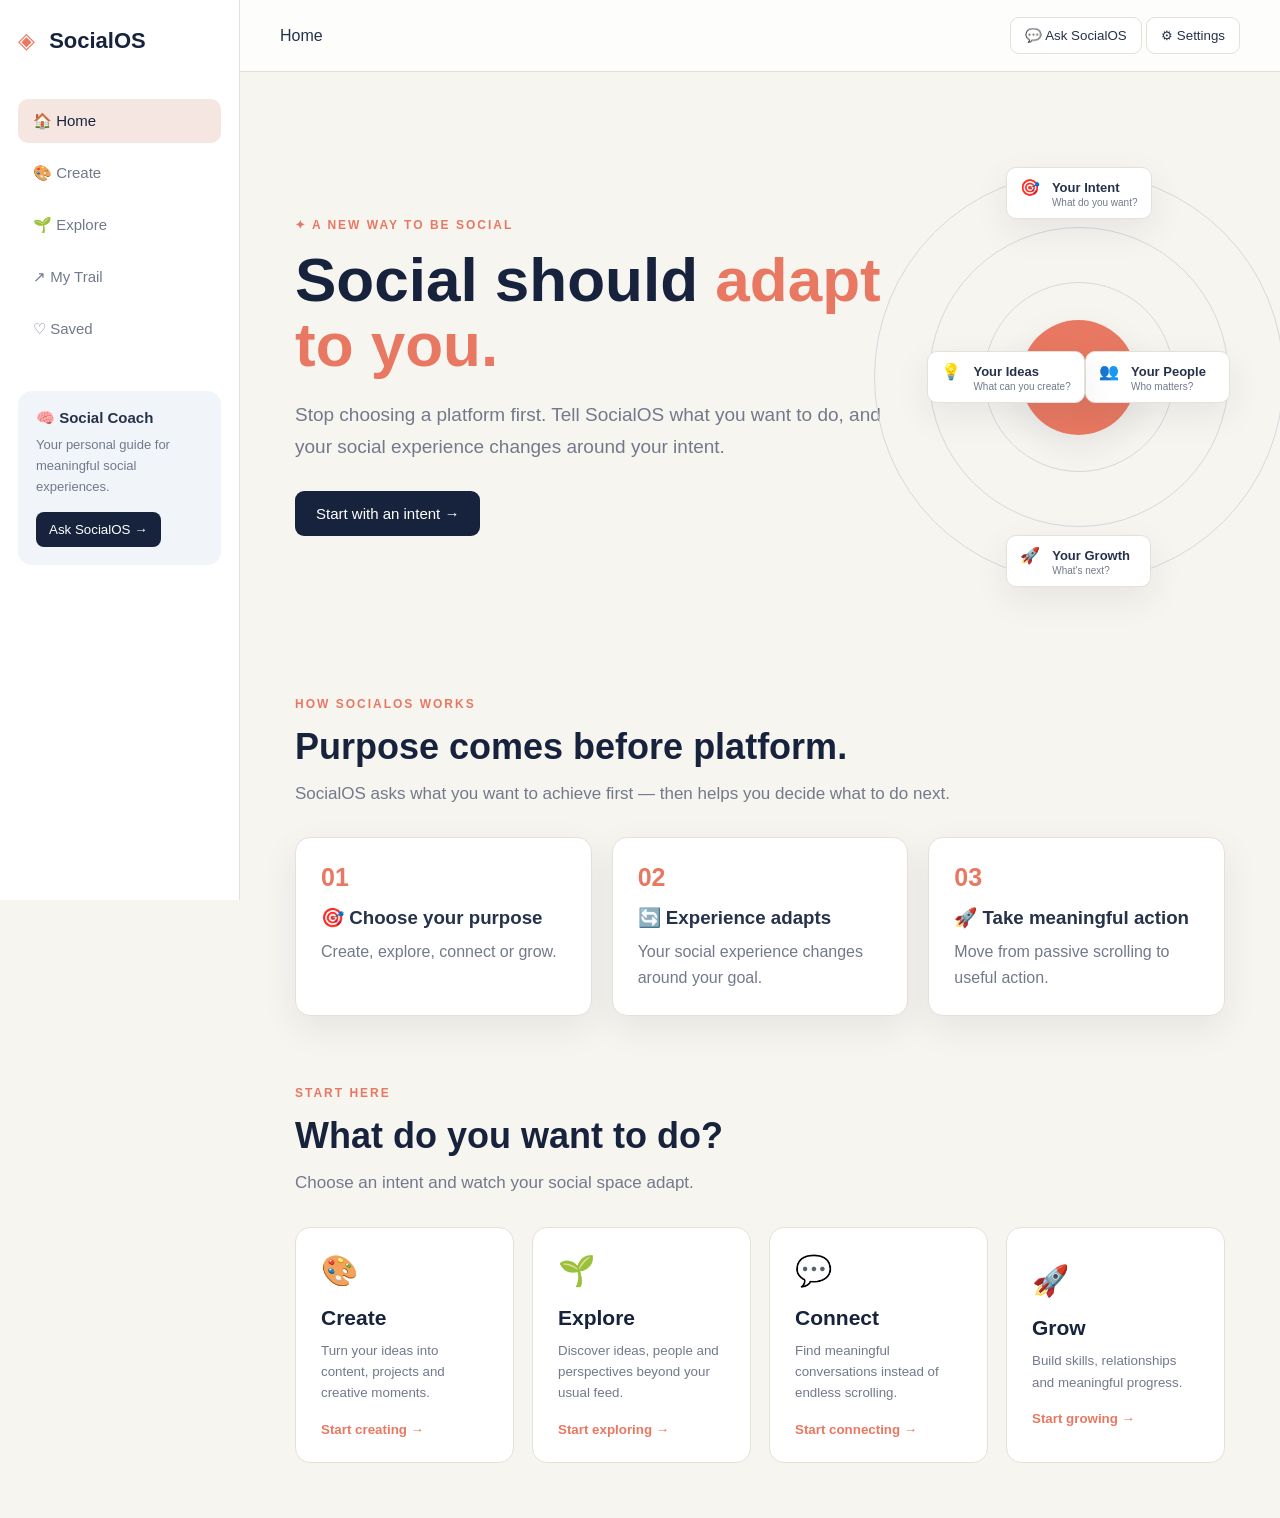
==== index.html @ 155e7dfa "Rename Social.html to index.html" ====
<!DOCTYPE html>
<html lang="en">
<head>
    <meta charset="UTF-8">
    <meta name="viewport" content="width=device-width, initial-scale=1.0">

    <title>SocialOS — Social, Reimagined</title>

    <link rel="stylesheet" href="Social.css">
</head>

<body>

<div class="app">
<aside class="sidebar">

        <div class="logo">
            <span>◈</span>
            <b>SocialOS</b>
        </div>

        <nav>
            <button class="nav-item active" data-page="home">🏠 Home</button>
            <button class="nav-item" data-page="create">🎨 Create</button>
            <button class="nav-item" data-page="explore">🌱 Explore</button>
            <button class="nav-item" data-page="trail">↗ My Trail</button>
            <button class="nav-item" data-page="saved">♡ Saved</button>
        </nav>

        <div class="coach">
            <h3>🧠 Social Coach</h3>

            <p>
                Your personal guide for meaningful
                social experiences.
            </p>

            <button id="openAI">
                Ask SocialOS →
            </button>
        </div>

    </aside>
    <main class="main">
        <header class="topbar">

            <span id="pageTitle">Home</span>

            <div>
                <button class="top-btn" id="topAI">
                    💬 Ask SocialOS
                </button>

                <button class="top-btn" id="settingsBtn">
                    ⚙ Settings
                </button>
            </div>

        </header>
        <section id="home-page" class="page">

            <div class="hero">

                <div class="hero-text">

                    <div class="eyebrow">
                        ✦ A NEW WAY TO BE SOCIAL
                    </div>

                    <h1>
                        Social should
                        <span>adapt to you.</span>
                    </h1>

                    <p>
                        Stop choosing a platform first.
                        Tell SocialOS what you want to do,
                        and your social experience changes
                        around your intent.
                    </p>

                    <button class="primary" id="startBtn">
                        Start with an intent →
                    </button>

                </div>
                <div class="hero-visual">

                    <div class="ring ring1"></div>
                    <div class="ring ring2"></div>
                    <div class="ring ring3"></div>

                    <div class="label top">
                        🎯
                        <b>Your Intent</b>
                        <small>What do you want?</small>
                    </div>

                    <div class="label right">
                        👥
                        <b>Your People</b>
                        <small>Who matters?</small>
                    </div>

                    <div class="label bottom">
                        🚀
                        <b>Your Growth</b>
                        <small>What's next?</small>
                    </div>

                    <div class="label left">
                        💡
                        <b>Your Ideas</b>
                        <small>What can you create?</small>
                    </div>

                    <div class="you">
                        <strong>YOU</strong>
                        <span>at the center</span>
                    </div>

                </div>

            </div>
            <div class="heading">

                <div class="eyebrow">
                    HOW SOCIALOS WORKS
                </div>

                <h2>
                    Purpose comes before platform.
                </h2>

                <p>
                    SocialOS asks what you want to achieve
                    first — then helps you decide what to do next.
                </p>

            </div>


            <div class="steps">

                <div class="step">
                    <strong>01</strong>
                    <h3>🎯 Choose your purpose</h3>
                    <p>
                        Create, explore, connect or grow.
                    </p>
                </div>

                <div class="step">
                    <strong>02</strong>
                    <h3>🔄 Experience adapts</h3>
                    <p>
                        Your social experience changes around
                        your goal.
                    </p>
                </div>

                <div class="step">
                    <strong>03</strong>
                    <h3>🚀 Take meaningful action</h3>
                    <p>
                        Move from passive scrolling to useful action.
                    </p>
                </div>

            </div>
            <div class="heading">

                <div class="eyebrow">
                    START HERE
                </div>

                <h2>
                    What do you want to do?
                </h2>

                <p>
                    Choose an intent and watch your social
                    space adapt.
                </p>

            </div>


            <div class="goals">

                <button class="goal" data-goal="create">
                    <div>🎨</div>
                    <h3>Create</h3>
                    <p>
                        Turn your ideas into content,
                        projects and creative moments.
                    </p>
                    <span>Start creating →</span>
                </button>


                <button class="goal" data-goal="explore">
                    <div>🌱</div>
                    <h3>Explore</h3>
                    <p>
                        Discover ideas, people and
                        perspectives beyond your usual feed.
                    </p>
                    <span>Start exploring →</span>
                </button>
<button class="goal" data-goal="connect">
                    <div>💬</div>
                    <h3>Connect</h3>
                    <p>
                        Find meaningful conversations
                        instead of endless scrolling.
                    </p>
                    <span>Start connecting →</span>
                </button>
                <button class="goal" data-goal="grow">
                    <div>🚀</div>
                    <h3>Grow</h3>
                    <p>
                        Build skills, relationships and
                        meaningful progress.
                    </p>
                    <span>Start growing →</span>
                </button>

            </div>
            <div id="dashboard">

                <div class="dashboard-head">

                    <div>
                        <div class="eyebrow">
                            YOUR ADAPTIVE SPACE
                        </div>

                        <h2 id="dashTitle">
                            Your space
                        </h2>

                        <p id="dashDesc">
                            Choose an intent.
                        </p>
                    </div>

                    <button class="secondary" id="changeGoal">
                        Change intent
                    </button>

                </div>
                <div id="channels"></div>
                <div class="coach dashboard-coach">
                      <h3>🧠 Social Coach</h3>
                      <p id="coachText">
                        Your experience is ready.
                    </p>

                </div>

            </div>

        </section>
        <section id="create-page" class="page hidden">

            <div class="heading">

                <div class="eyebrow">
                    🎨 CREATE
                </div>

                <h2>
                    Turn an idea into something real.
                </h2>

                <p>
                    Write your thought and SocialOS
                    will help you decide the next step.
                </p>

            </div>


            <div class="create-box">

                <h3>What's on your mind?</h3>

                <p>
                    It can be a project, post, idea or anything else.
                </p>

                <textarea id="idea"
                          placeholder="Write your idea here..."></textarea>

                <button class="primary" id="previewBtn">
                    Generate preview →
                </button>

                <div id="preview"></div>

                <button class="secondary" id="saveBtn">
                    ♡ Save idea
                </button>

            </div>

        </section>
        <section id="explore-page" class="page hidden">

            <div class="heading">

                <div class="eyebrow">
                    🌱 EXPLORE
                </div>

                <h2>
                    Discover beyond your bubble.
                </h2>

                <p>
                    Explore ideas and perspectives outside
                    your usual feed.
                </p>

            </div>
            <div class="explore-grid">

                <div class="card">

                    <div class="big-icon">💡</div>

                    <h3>
                        Learn something new
                    </h3>

                    <p>
                        Explore topics outside your
                        usual interests.
                    </p>

                    <button class="small"
                            data-question="Help me learn something new.">
                        Explore →
                    </button>

                </div>
                 <div class="card">
                    <div class="big-icon">🌍</div>
                    <h3>
                        Different perspectives
                    </h3>
                    <p>
                        Discover opinions beyond your
                        usual circle.
                    </p>

                    <button class="small"
                            data-question="Help me discover different perspectives.">
                        Discover →
                    </button>

                </div>
                <div class="card">

                    <div class="big-icon">👥</div>

                    <h3>
                        Find communities
                    </h3>

                    <p>
                        Connect with people around
                        shared interests.
                    </p>

                    <button class="small"
                            data-question="Help me find a community around my interests.">
                        Find →
                    </button>

                </div>

            </div>

        </section>
<section id="trail-page" class="page hidden">

            <div class="heading">

                <div class="eyebrow">
                    ↗ MY TRAIL
                </div>

                <h2>
                    Your social journey.
                </h2>

                <p>
                    Measure meaningful actions,
                    not likes or followers.
                </p>

            </div>
<div class="steps">

                <div class="step">
                    <strong>12</strong>
                    <h3>Ideas explored</h3>
                    <p>New concepts you've discovered.</p>
                </div>

                <div class="step">
                    <strong>08</strong>
                    <h3>Meaningful actions</h3>
                    <p>Actions beyond passive scrolling.</p>
                </div>

                <div class="step">
                    <strong>04</strong>
                    <h3>Growth moments</h3>
                    <p>Moments that contributed to your trail.</p>
                </div>

            </div>

        </section>
<section id="saved-page" class="page hidden">

            <div class="heading">

                <div class="eyebrow">
                    ♡ SAVED
                </div>

                <h2>
                    Your saved space.
                </h2>

                <p>
                    Ideas worth coming back to.
                </p>

            </div>

            <div id="saved"></div>

        </section>

    </main>

</div>
<div id="channelModal" class="modal">

    <div class="modal-box">

        <button class="close" id="closeChannel">×</button>

        <div class="eyebrow">
            SOCIAL CHANNEL
        </div>

        <h2 id="channelTitle">
            Channel
        </h2>

        <p id="channelDesc">
            Channel information.
        </p>

        <button class="primary" id="channelAction">
            Take action →
        </button>

    </div>

</div>

<div id="aiModal" class="modal">

    <div class="ai-box">

        <button class="close" id="closeAI">
            ×
        </button>


        <div class="ai-header">

            <div class="ai-avatar">
                ✦
            </div>

            <div>

                <div class="eyebrow">
                    SOCIALOS AI
                </div>

                <h2>
                    Hi! I'm SocialOS AI 👋
                </h2>

                <p>
                    How can I help you today?
                </p>

            </div>

        </div>


        <div class="ai-intro">

            <h3>
                Your personal social guide
            </h3>

            <p>
                Tell me anything you're trying to do.
                You don't have to choose an option first.
                I'll help you figure out your next
                meaningful step.
            </p>

        </div>


        <div class="quick">

            <button data-q="Give me an idea for my project.">
                💡 Give me an idea
            </button>

            <button data-q="Help me create something.">
                🎨 Help me create
            </button>

            <button data-q="Help me explore something new.">
                🌱 Help me explore
            </button>

            <button data-q="Help me connect with people.">
                💬 Help me connect
            </button>

            <button data-q="Help me grow my skills.">
                🚀 Help me grow
            </button>

            <button data-q="What should I do next?">
                🎯 What should I do next?
            </button>

        </div>


        <div id="chat" class="chat">

            <div class="bot">
                👋 Hi! You can ask me anything.
                It doesn't have to be related to these options.
            </div>

        </div>
<div class="ai-input">
    <input
                id="aiInput"
                type="text"
                placeholder="Ask SocialOS anything..."
            >

            <button id="sendAI">
                →
            </button>

        </div>

    </div>

</div>
<div id="settingsModal" class="modal">

    <div class="settings-box">

        <button class="close" id="closeSettings">
            ×
        </button>

        <div class="eyebrow">
            ⚙ PREFERENCES
        </div>

        <h2>
            Settings
        </h2>
<div class="setting">
     <h3>
     Appearance
            </h3>

            <p>
                Choose your preferred theme.
            </p>

            <div class="theme-buttons">

                <button id="light">
                    ☀️ Light
                </button>

                <button id="dark">
                    🌙 Dark
                </button>

            </div>

        </div>
<div class="setting">

            <h3>
                ✨ Animations
            </h3>

            <p>
                Keep interface animations enabled.
            </p>

        </div>
<button class="secondary" id="reset">
            ↺ Reset preferences
        </button>

    </div>

</div>
<div id="toast">
    Done!
</div>
<script src="Social.js"></script>
</body>
</html>
---- Social.css ----
* {
    box-sizing: border-box;
    margin: 0;
    padding: 0;
}

:root {
    --bg: #f7f5f0;
    --card: #ffffff;
    --navy: #17233c;
    --text: #26324a;
    --muted: #72798a;
    --border: #e5e1d9;
    --coral: #e87861;
    --green: #73a889;
    --blue: #7295b6;
    --yellow: #f2c96d;
    --shadow: 0 12px 35px rgba(30,40,60,.08);
}

body {
    font-family: Arial, Helvetica, sans-serif;
    background: var(--bg);
    color: var(--text);
}

button {
    font-family: inherit;
    cursor: pointer;
    border: 0;
}

.hidden {
    display: none !important;
}

.app {
    display: flex;
    min-height: 100vh;
}
.sidebar {
    width: 240px;
    background: #fff;
    border-right: 1px solid var(--border);
    padding: 28px 18px;
    position: fixed;
    left: 0;
    top: 0;
    bottom: 0;
}

.logo {
    font-size: 22px;
    color: var(--navy);
    margin-bottom: 45px;
}

.logo span {
    color: var(--coral);
    margin-right: 8px;
}

nav {
    display: flex;
    flex-direction: column;
    gap: 8px;
}

.nav-item {
    background: transparent;
    padding: 13px 15px;
    border-radius: 10px;
    text-align: left;
    font-size: 15px;
    color: var(--muted);
}

.nav-item:hover,
.nav-item.active {
    background: #f6e6e2;
    color: var(--navy);
}
.coach {
    background: #f1f4f8;
    padding: 18px;
    border-radius: 14px;
    margin-top: 40px;
}

.coach h3 {
    font-size: 15px;
    margin-bottom: 8px;
}

.coach p {
    color: var(--muted);
    line-height: 1.6;
    font-size: 13px;
}

.coach button {
    margin-top: 15px;
    padding: 10px 13px;
    background: var(--navy);
    color: white;
    border-radius: 8px;
}
.main {
    margin-left: 240px;
    width: calc(100% - 240px);
}
.topbar {
    height: 72px;
    padding: 0 40px;
    display: flex;
    align-items: center;
    justify-content: space-between;
    border-bottom: 1px solid var(--border);
    background: rgba(255,255,255,.8);
}

.topbar-actions {
    display: flex;
    gap: 10px;
}

.top-btn {
    padding: 10px 14px;
    border: 1px solid var(--border);
    background: white;
    border-radius: 9px;
    color: var(--text);
}
.page {
    padding: 55px;
}
.hero {
    min-height: 500px;
    display: flex;
    align-items: center;
    justify-content: space-between;
    gap: 40px;
}

.hero-text {
    max-width: 600px;
}

.eyebrow {
    color: var(--coral);
    font-size: 12px;
    font-weight: bold;
    letter-spacing: 2px;
    margin-bottom: 15px;
}

.hero h1 {
    font-size: 62px;
    line-height: 1.05;
    color: var(--navy);
    margin-bottom: 22px;
}

.hero h1 span {
    color: var(--coral);
}

.hero p {
    color: var(--muted);
    font-size: 19px;
    line-height: 1.7;
    margin-bottom: 28px;
}

.primary {
    background: var(--navy);
    color: white;
    padding: 14px 21px;
    border-radius: 9px;
    font-size: 15px;
}

.primary:hover {
    transform: translateY(-2px);
}
.hero-visual {
    width: 500px;
    height: 430px;
    position: relative;
    display: flex;
    align-items: center;
    justify-content: center;
}

.ring {
    position: absolute;
    border: 1px solid #d6d8dd;
    border-radius: 50%;
}

.ring1 {
    width: 190px;
    height: 190px;
}

.ring2 {
    width: 300px;
    height: 300px;
}

.ring3 {
    width: 410px;
    height: 410px;
}

.you {
    width: 115px;
    height: 115px;
    background: var(--coral);
    border-radius: 50%;
    color: white;
    display: flex;
    flex-direction: column;
    align-items: center;
    justify-content: center;
    box-shadow: var(--shadow);
    z-index: 3;
}

.you strong {
    font-size: 22px;
}

.you span {
    font-size: 12px;
    margin-top: 4px;
}

.label {
    position: absolute;
    z-index: 5;
    background: white;
    padding: 10px 13px;
    border: 1px solid var(--border);
    border-radius: 10px;
    box-shadow: var(--shadow);
    display: grid;
    grid-template-columns: 25px 1fr;
    column-gap: 7px;
    align-items: center;
    min-width: 145px;
}

.label b {
    font-size: 13px;
}

.label small {
    grid-column: 2;
    color: var(--muted);
    font-size: 10px;
}

.label.top {
    top: 5px;
}

.label.right {
    right: -5px;
}

.label.bottom {
    bottom: 5px;
}

.label.left {
    left: -5px;
}
.heading {
    max-width: 750px;
    margin: 70px 0 30px;
}

.heading h2 {
    color: var(--navy);
    font-size: 36px;
    margin-bottom: 12px;
}

.heading p {
    color: var(--muted);
    font-size: 17px;
    line-height: 1.6;
}
.steps {
    display: grid;
    grid-template-columns: repeat(3,1fr);
    gap: 20px;
}

.step {
    background: var(--card);
    border: 1px solid var(--border);
    border-radius: 15px;
    padding: 25px;
    box-shadow: var(--shadow);
}

.step strong {
    color: var(--coral);
    font-size: 25px;
}

.step h3 {
    margin: 15px 0 10px;
}

.step p {
    color: var(--muted);
    line-height: 1.6;
}
.goals {
    display: grid;
    grid-template-columns: repeat(4,1fr);
    gap: 18px;
}

.goal {
    text-align: left;
    background: white;
    border: 1px solid var(--border);
    border-radius: 15px;
    padding: 25px;
    transition: .2s;
}

.goal:hover {
    transform: translateY(-5px);
    box-shadow: var(--shadow);
}

.goal > div {
    font-size: 30px;
    margin-bottom: 18px;
}

.goal h3 {
    font-size: 21px;
    margin-bottom: 10px;
    color: var(--navy);
}

.goal p {
    color: var(--muted);
    line-height: 1.6;
    margin-bottom: 18px;
}

.goal span {
    color: var(--coral);
    font-weight: bold;
}
#dashboard {
    display: none;
    margin-top: 55px;
    background: white;
    padding: 30px;
    border-radius: 18px;
    border: 1px solid var(--border);
}

.dashboard-head {
    display: flex;
    justify-content: space-between;
    align-items: center;
    gap: 20px;
}

.dashboard-head h2 {
    font-size: 32px;
    color: var(--navy);
}

.dashboard-head p {
    color: var(--muted);
    margin-top: 8px;
}

.secondary {
    padding: 12px 17px;
    background: white;
    border: 1px solid var(--border);
    border-radius: 8px;
}
#channels {
    display: grid;
    grid-template-columns: repeat(3,1fr);
    gap: 18px;
    margin-top: 25px;
}

.channel {
    border: 1px solid var(--border);
    padding: 23px;
    border-radius: 13px;
    background: #fafafa;
}

.channel-icon {
    font-size: 30px;
}

.channel h3 {
    margin: 12px 0 8px;
}

.channel p {
    color: var(--muted);
    line-height: 1.5;
}

.channel button {
    margin-top: 15px;
}
.create-box {
    max-width: 750px;
    background: white;
    padding: 30px;
    border-radius: 16px;
    border: 1px solid var(--border);
}

.create-box p {
    color: var(--muted);
    margin: 8px 0 20px;
}

textarea {
    width: 100%;
    height: 180px;
    padding: 15px;
    border: 1px solid var(--border);
    border-radius: 10px;
    resize: vertical;
    font-family: inherit;
    font-size: 15px;
    margin-bottom: 15px;
}

#preview {
    margin: 20px 0;
}

.preview {
    padding: 20px;
    background: #f4f6f8;
    border-radius: 12px;
    line-height: 1.7;
}
.explore-grid {
    display: grid;
    grid-template-columns: repeat(3,1fr);
    gap: 20px;
}

.card {
    background: white;
    border: 1px solid var(--border);
    padding: 28px;
    border-radius: 15px;
}

.big-icon {
    font-size: 35px;
    margin-bottom: 20px;
}

.card h3 {
    color: var(--navy);
    margin-bottom: 10px;
}

.card p {
    color: var(--muted);
    line-height: 1.6;
    margin-bottom: 20px;
}

.small {
    background: #eef1f4;
    padding: 10px 14px;
    border-radius: 8px;
}
.saved-item {
    background: white;
    padding: 20px;
    border: 1px solid var(--border);
    border-radius: 12px;
    margin-bottom: 12px;
}
.modal {
    display: none;
    position: fixed;
    inset: 0;
    background: rgba(20,30,45,.45);
    z-index: 1000;
    align-items: center;
    justify-content: center;
    padding: 20px;
}

.modal-box,
.settings-box {
    width: 500px;
    max-width: 100%;
    background: white;
    padding: 35px;
    border-radius: 20px;
    position: relative;
    box-shadow: 0 25px 70px rgba(0,0,0,.2);
}

.close {
    position: absolute;
    right: 20px;
    top: 15px;
    background: transparent;
    font-size: 27px;
    color: var(--muted);
}
.ai-box {
    width: 650px;
    max-width: 100%;
    max-height: 90vh;
    overflow-y: auto;
    background: white;
    padding: 32px;
    border-radius: 20px;
    position: relative;
    box-shadow: 0 25px 70px rgba(0,0,0,.2);
}

.ai-header {
    display: flex;
    gap: 15px;
    align-items: center;
}

.ai-avatar {
    width: 55px;
    height: 55px;
    border-radius: 50%;
    background: #f8dfda;
    display: flex;
    align-items: center;
    justify-content: center;
    font-size: 25px;
    color: var(--coral);
}

.ai-header h2 {
    color: var(--navy);
    margin-bottom: 5px;
}

.ai-header p {
    color: var(--muted);
}

.ai-intro {
    background: #f2f4f6;
    padding: 20px;
    border-radius: 12px;
    margin: 22px 0;
}

.ai-intro h3 {
    margin-bottom: 8px;
}

.ai-intro p {
    color: var(--muted);
    line-height: 1.6;
}
.quick {
    display: grid;
    grid-template-columns: 1fr 1fr;
    gap: 8px;
}

.quick button {
    text-align: left;
    padding: 13px;
    background: #fafafa;
    border: 1px solid var(--border);
    border-radius: 9px;
}

.quick button:hover {
    background: #f4e9e6;
}
.chat {
    min-height: 100px;
    max-height: 220px;
    overflow-y: auto;
    margin: 20px 0;
}

.bot,
.user {
    padding: 12px 15px;
    border-radius: 12px;
    margin-bottom: 10px;
    max-width: 85%;
    line-height: 1.5;
}

.bot {
    background: #f1f3f5;
}

.user {
    background: var(--navy);
    color: white;
    margin-left: auto;
}
.ai-input {
    display: flex;
    gap: 10px;
}

.ai-input input {
    flex: 1;
    padding: 14px;
    border: 1px solid var(--border);
    border-radius: 9px;
    font-size: 15px;
}

.ai-input button {
    width: 50px;
    background: var(--navy);
    color: white;
    border-radius: 9px;
    font-size: 20px;
}
.setting {
    padding: 22px 0;
    border-bottom: 1px solid var(--border);
}

.setting p {
    color: var(--muted);
    margin: 7px 0 15px;
}

.theme-buttons {
    display: flex;
    gap: 10px;
}

.theme-buttons button {
    padding: 12px 20px;
    background: #f1f2f3;
    border-radius: 9px;
}
#toast {
    display: none;
    position: fixed;
    bottom: 25px;
    right: 25px;
    background: var(--navy);
    color: white;
    padding: 14px 20px;
    border-radius: 9px;
    z-index: 2000;
}
body.dark {
    --bg: #151a23;
    --card: #202733;
    --navy: #f2f3f5;
    --text: #e8ebef;
    --muted: #aeb5c0;
    --border: #343c49;
}

body.dark .sidebar,
body.dark .topbar,
body.dark .modal-box,
body.dark .settings-box,
body.dark .ai-box,
body.dark .create-box,
body.dark .card,
body.dark .step,
body.dark .goal,
body.dark #dashboard,
body.dark .saved-item {
    background: var(--card);
}

body.dark .top-btn,
body.dark .secondary,
body.dark .theme-buttons button,
body.dark .quick button,
body.dark .channel,
body.dark textarea,
body.dark .ai-input input {
    background: #171d27;
    color: var(--text);
}

body.dark .label {
    background: var(--card);
}
@media(max-width: 1000px) {

    .sidebar {
        width: 190px;
    }

    .main {
        margin-left: 190px;
        width: calc(100% - 190px);
    }

    .hero {
        flex-direction: column;
        align-items: flex-start;
    }

    .hero-visual {
        width: 100%;
    }

    .goals {
        grid-template-columns: 1fr 1fr;
    }

    .steps,
    .explore-grid,
    #channels {
        grid-template-columns: 1fr 1fr;
    }
}


@media(max-width: 700px) {

    .sidebar {
        position: relative;
        width: 100%;
        height: auto;
    }

    .app {
        display: block;
    }

    .main {
        margin-left: 0;
        width: 100%;
    }

    .topbar {
        padding: 0 18px;
    }

    .page {
        padding: 25px 18px;
    }

    .hero h1 {
        font-size: 42px;
    }

    .hero-visual {
        height: 350px;
    }

    .ring3 {
        width: 330px;
        height: 330px;
    }

    .goals,
    .steps,
    .explore-grid,
    #channels {
        grid-template-columns: 1fr;
    }

    .quick {
        grid-template-columns: 1fr;
    }

    .top-btn {
        padding: 8px;
        font-size: 12px;
    }

}
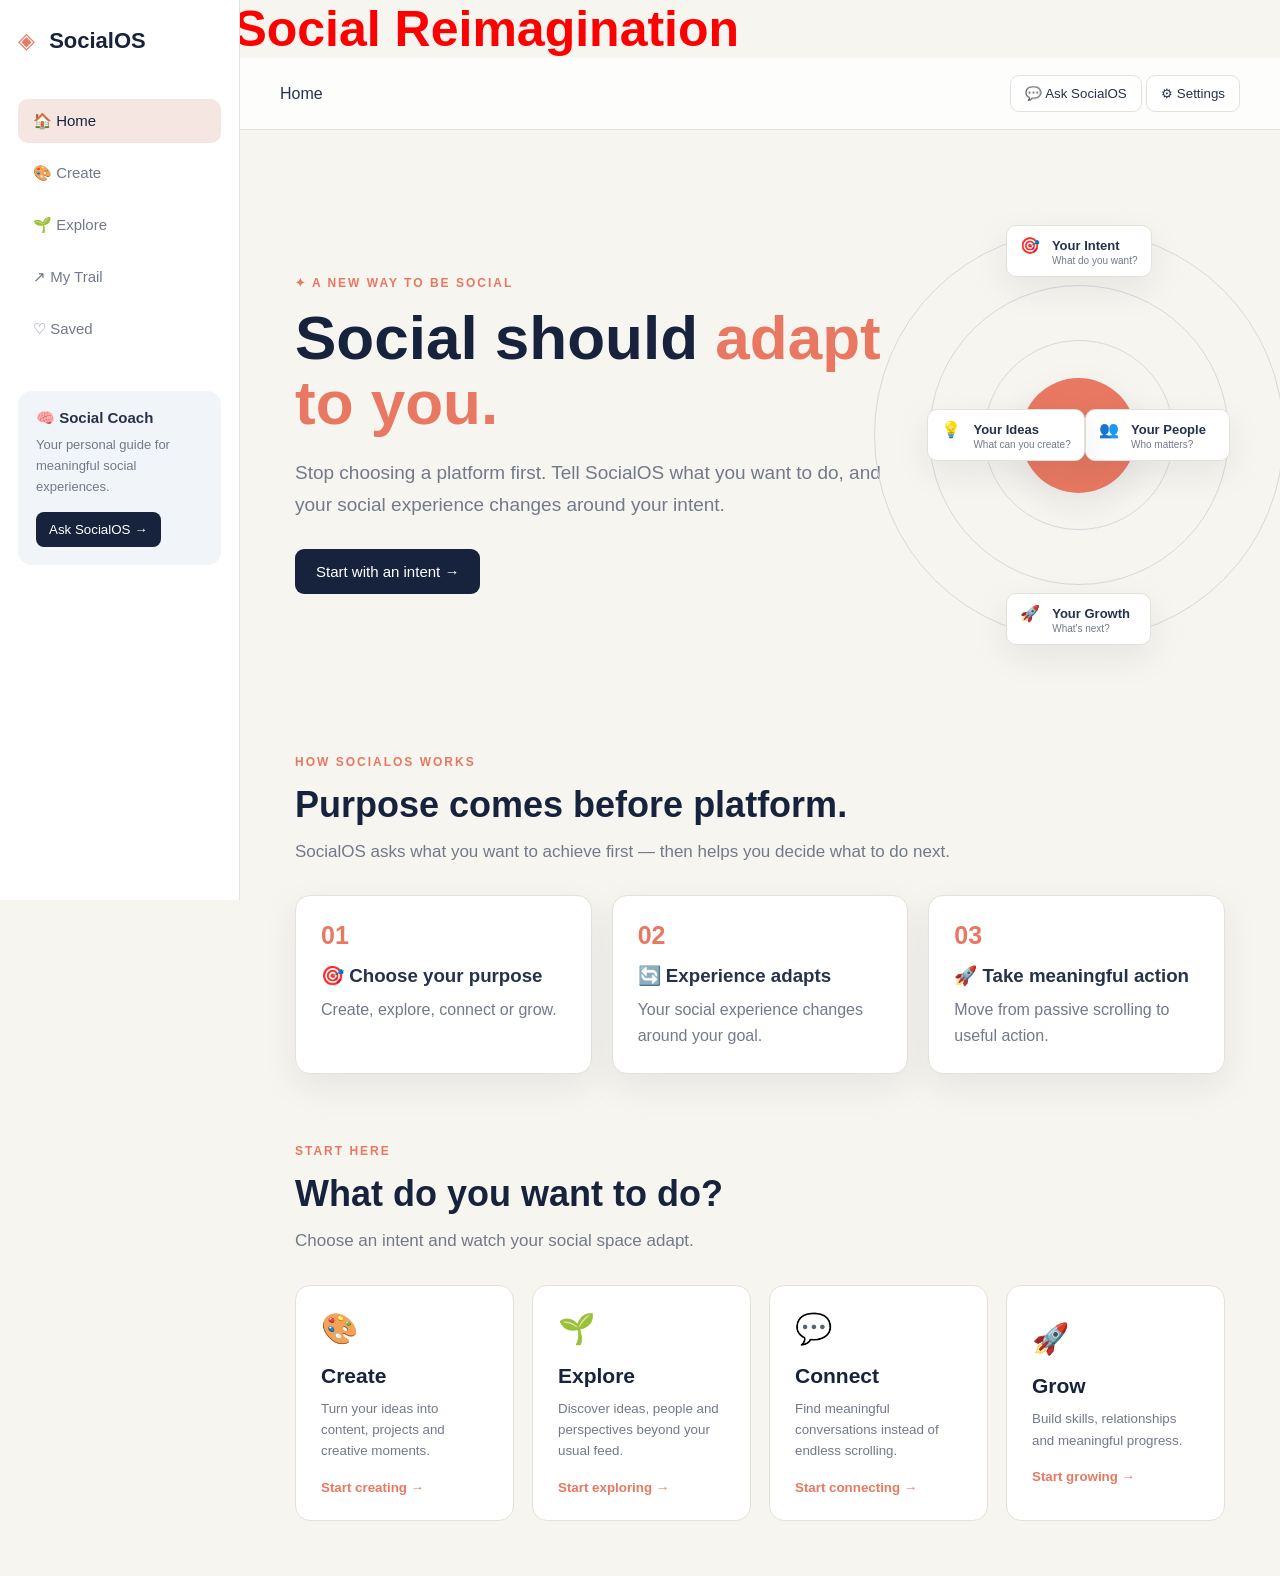
==== commit 50c461ca: "Update index.html" ====
--- a/index.html
+++ b/index.html
@@ -4,12 +4,16 @@
     <meta charset="UTF-8">
     <meta name="viewport" content="width=device-width, initial-scale=1.0">
 
-    <title>SocialOS — Social, Reimagined</title>
+    <title>SocialOS Social Reimagination</title>
 
     <link rel="stylesheet" href="Social.css">
 </head>
 
 <body>
+
+    <h1 style="color:red; font-size:50px;">
+        SocialOS Social Reimagination
+    </h1>
 
 <div class="app">
 <aside class="sidebar">
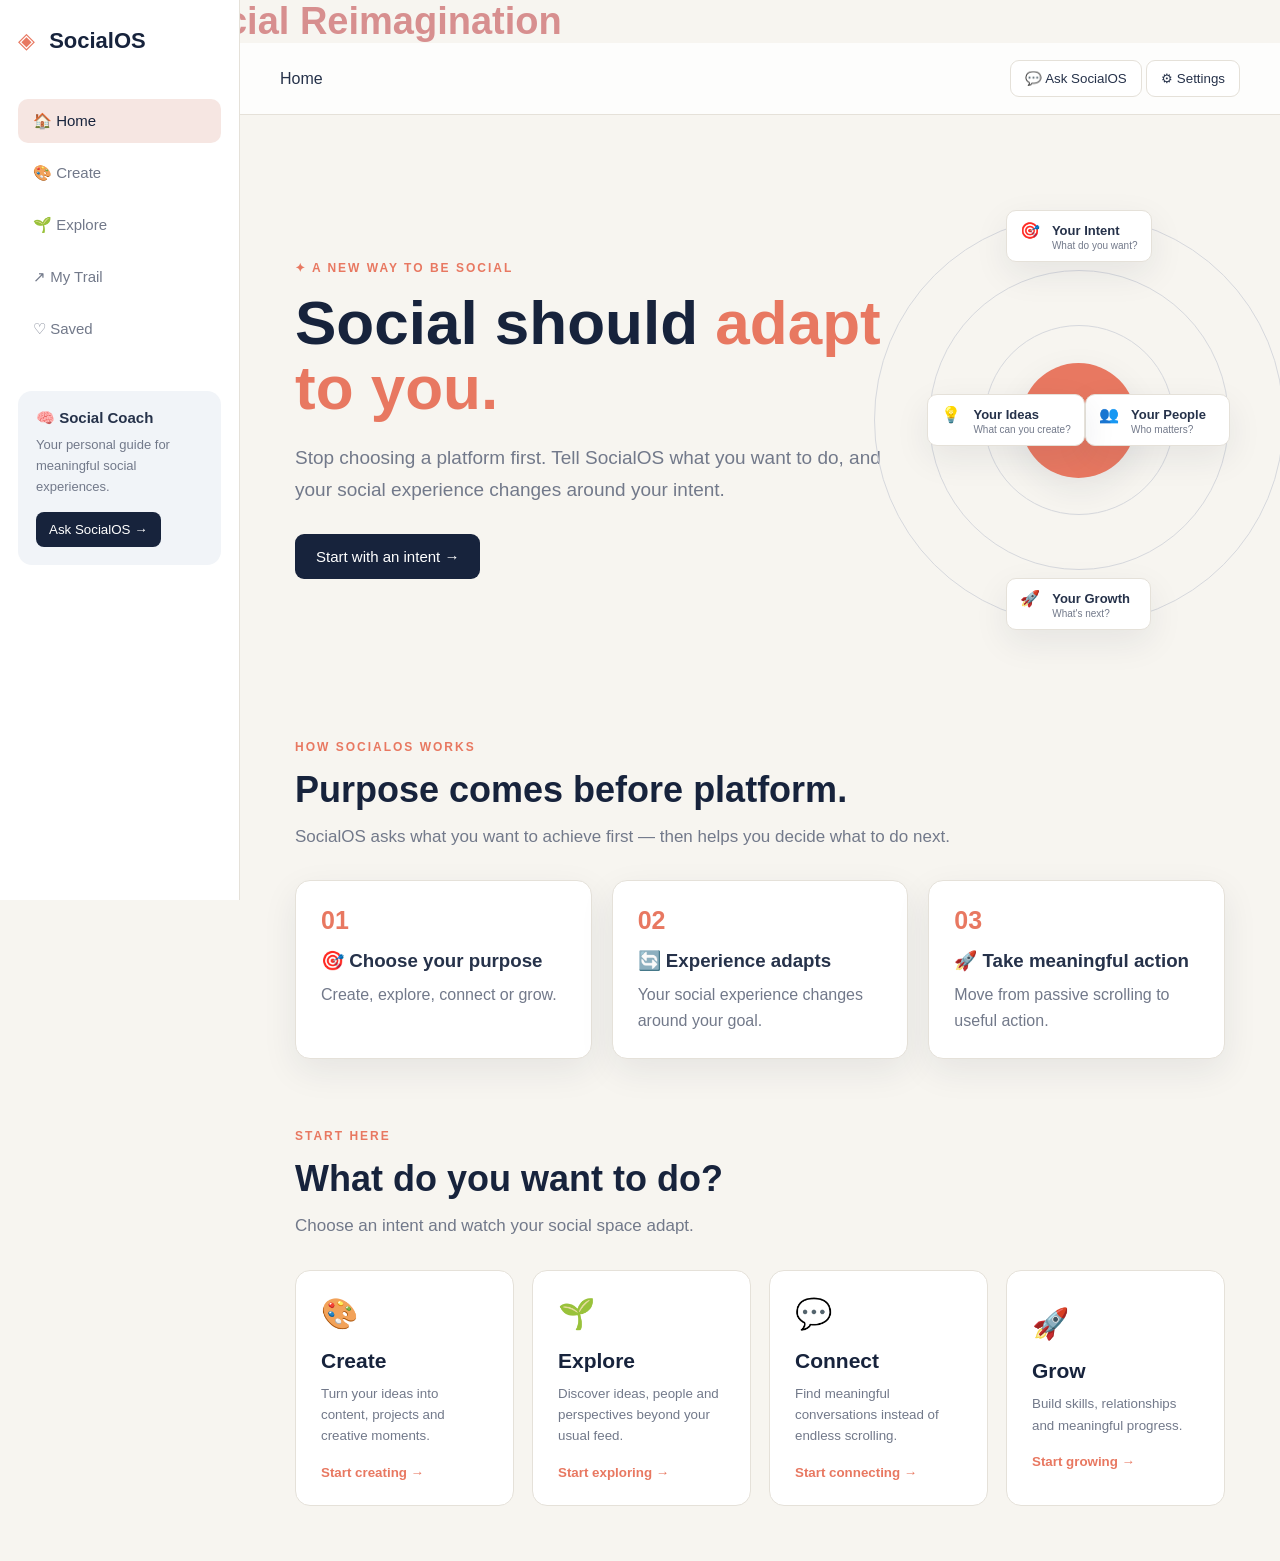
==== commit 9f57d1c8: "Update index.html" ====
--- a/index.html
+++ b/index.html
@@ -10,11 +10,9 @@
 </head>
 
 <body>
-
-    <h1 style="color:red; font-size:50px;">
-        SocialOS Social Reimagination
-    </h1>
-
+<h1 style="color:#243b6b; font-size:38px;">
+    SocialOS <span style="color:#d78f8f;">Social Reimagination</span>
+</h1>
 <div class="app">
 <aside class="sidebar">
 
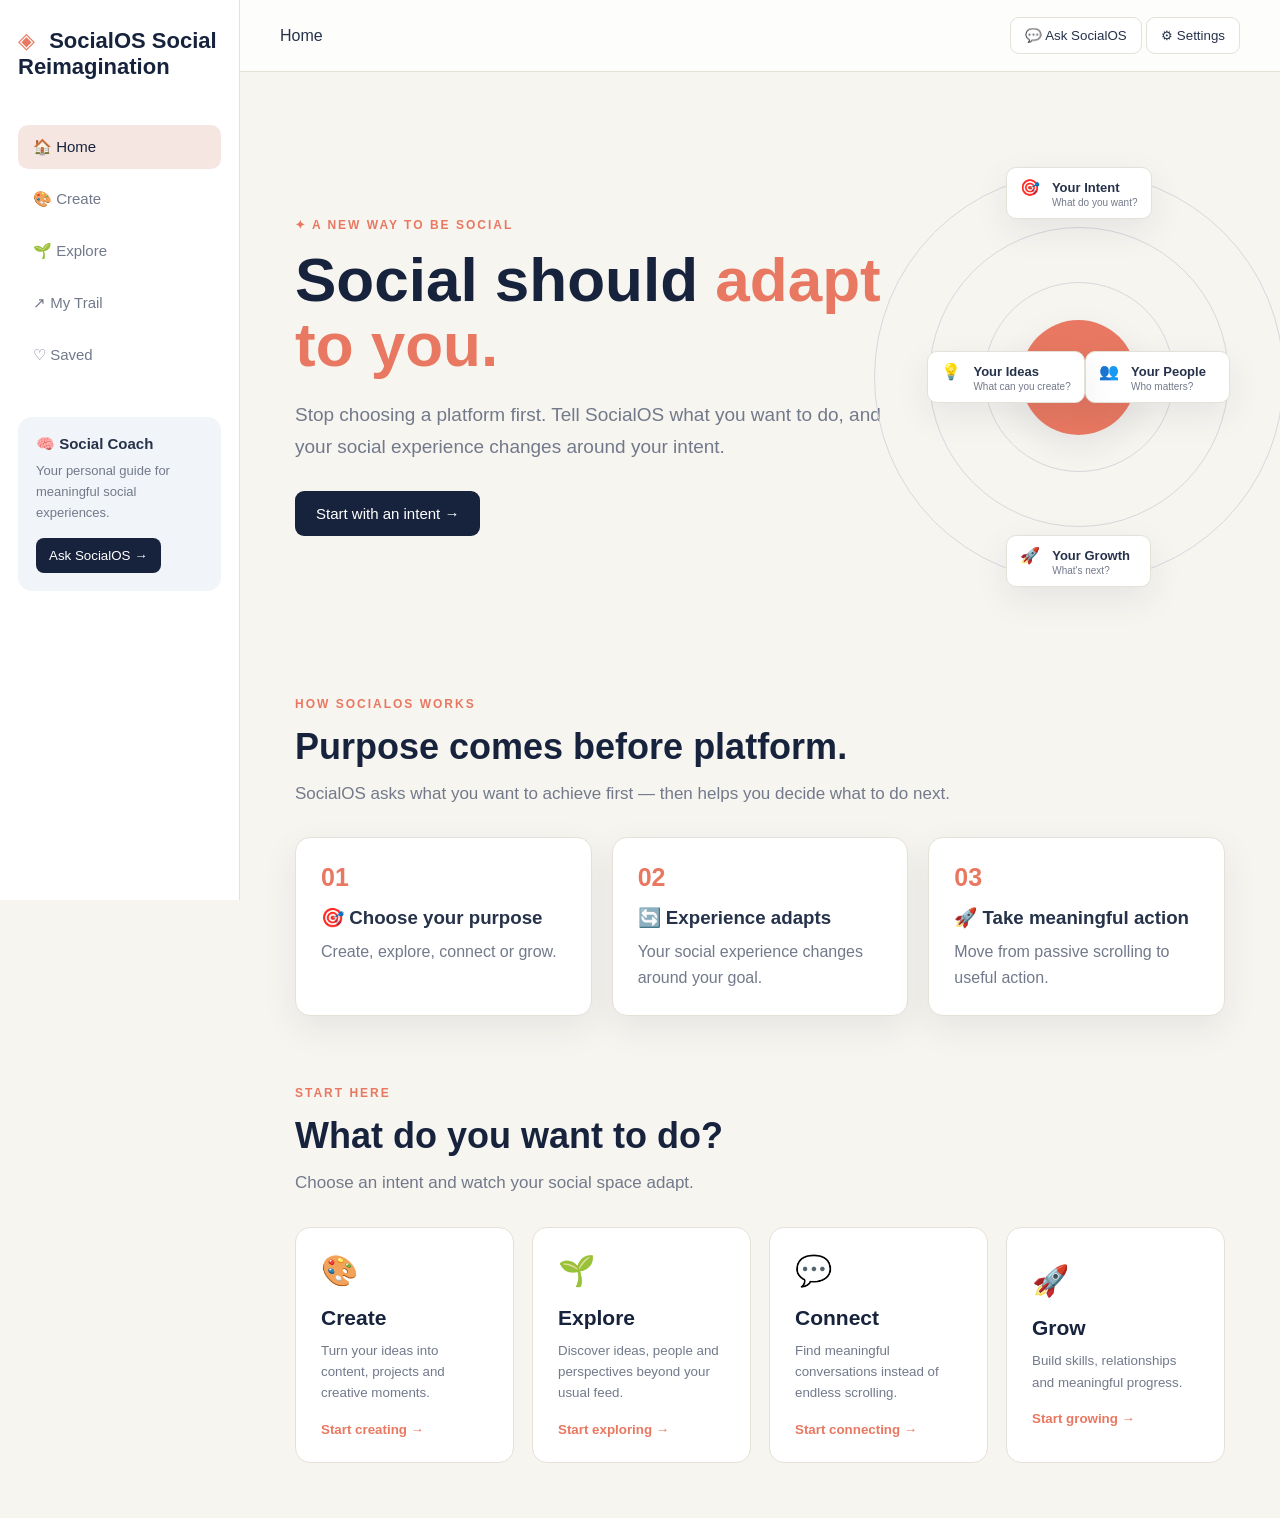
==== commit ec51ae09: "Update index.html" ====
--- a/index.html
+++ b/index.html
@@ -10,15 +10,12 @@
 </head>
 
 <body>
-<h1 style="color:#243b6b; font-size:38px;">
-    SocialOS <span style="color:#d78f8f;">Social Reimagination</span>
-</h1>
 <div class="app">
 <aside class="sidebar">
 
         <div class="logo">
             <span>◈</span>
-            <b>SocialOS</b>
+            <b>SocialOS Social Reimagination</b>
         </div>
 
         <nav>
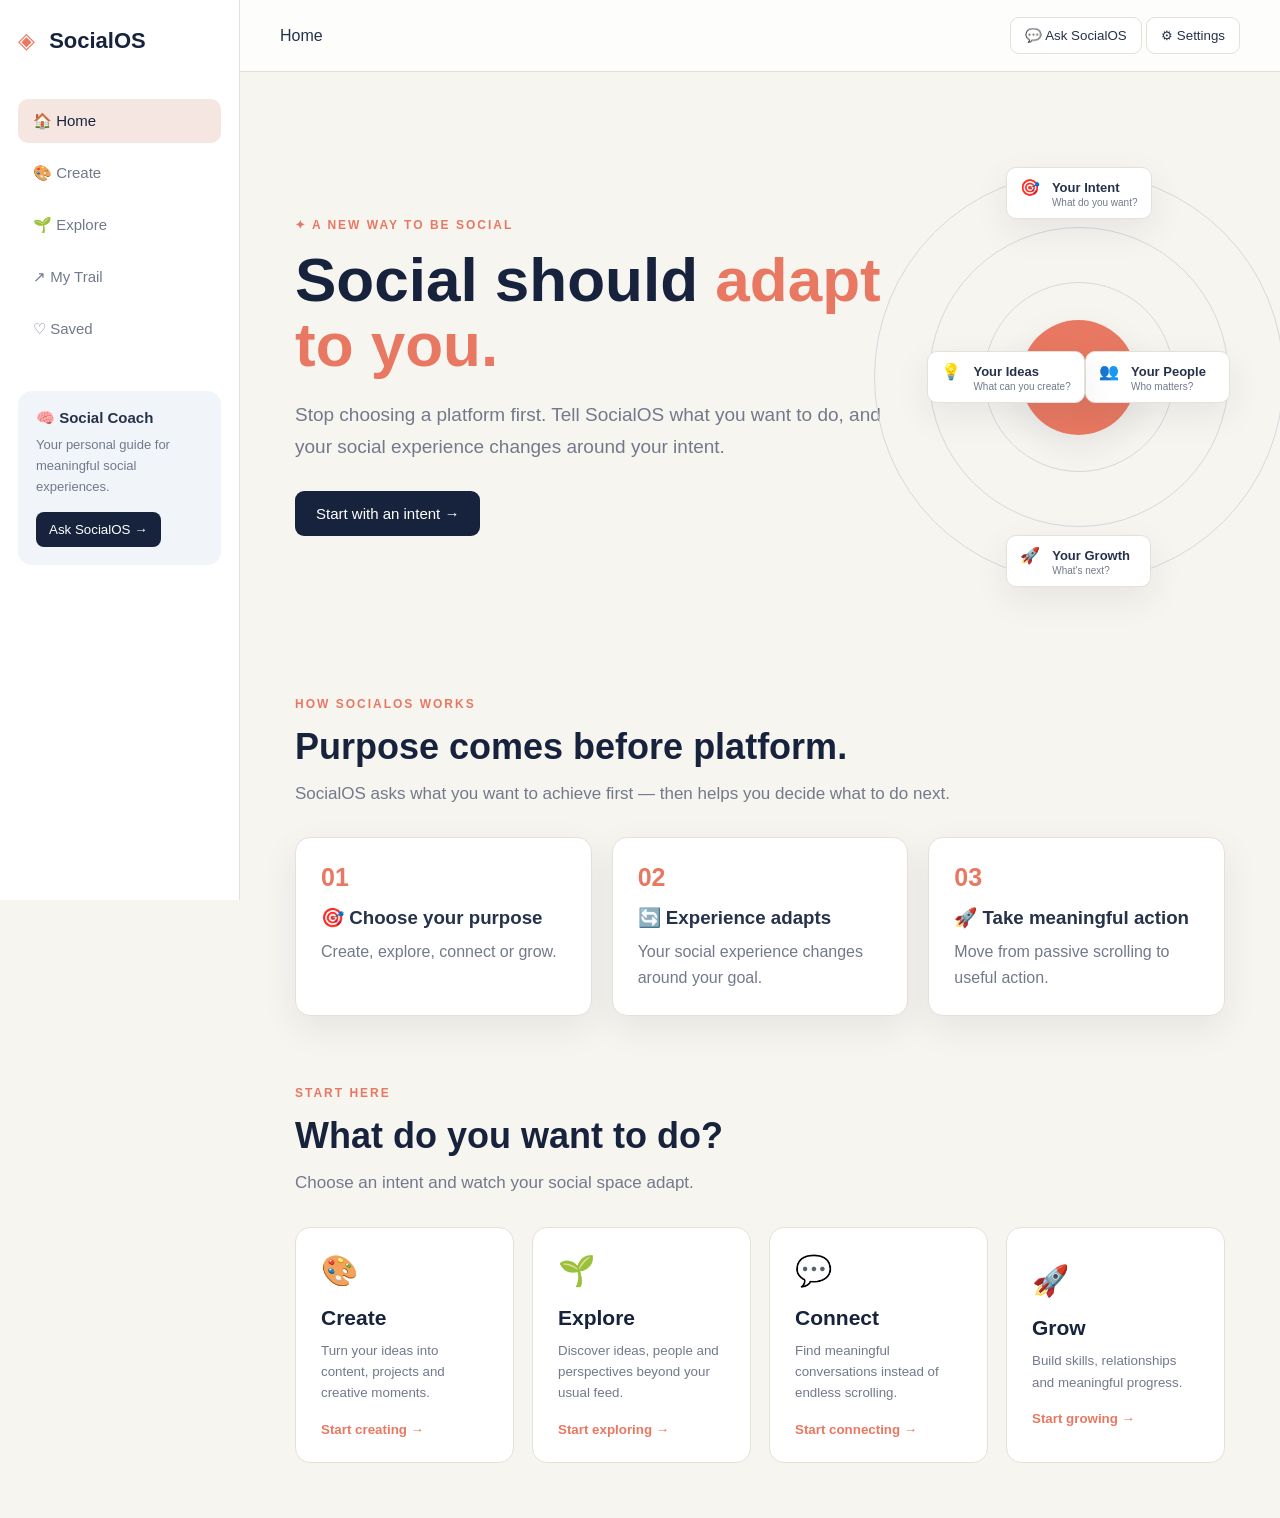
==== commit c5e6e2ac: "Update index.html" ====
--- a/index.html
+++ b/index.html
@@ -4,7 +4,7 @@
     <meta charset="UTF-8">
     <meta name="viewport" content="width=device-width, initial-scale=1.0">
 
-    <title>SocialOS Social Reimagination</title>
+    <title>SocialOS</title>
 
     <link rel="stylesheet" href="Social.css">
 </head>
@@ -15,7 +15,7 @@
 
         <div class="logo">
             <span>◈</span>
-            <b>SocialOS Social Reimagination</b>
+            <b>SocialOS</b>
         </div>
 
         <nav>
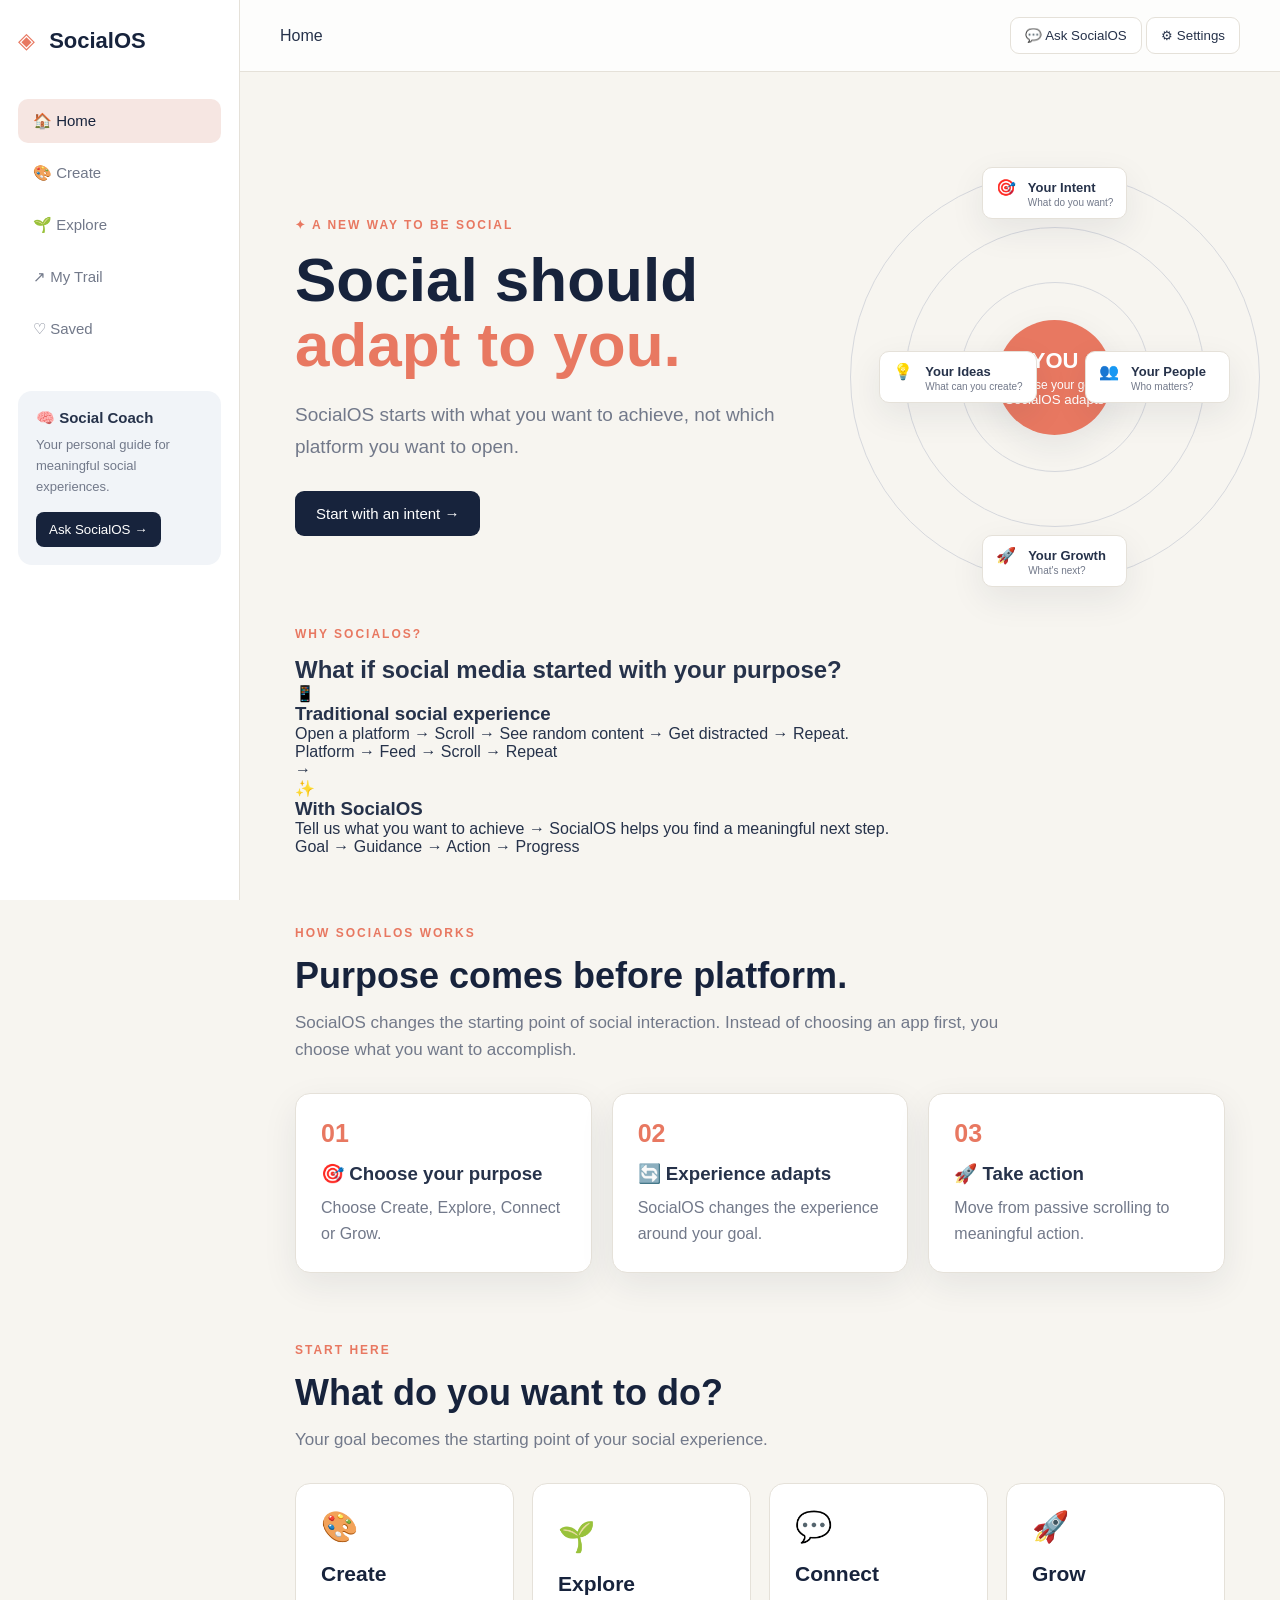
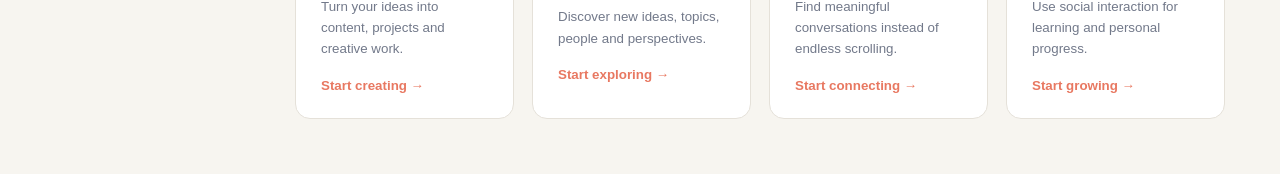
==== commit 6e5af787: "Update index.html" ====
--- a/index.html
+++ b/index.html
@@ -3,15 +3,18 @@
 <head>
     <meta charset="UTF-8">
     <meta name="viewport" content="width=device-width, initial-scale=1.0">
-
-    <title>SocialOS</title>
-
+    <meta name="description"
+        content="SocialOS - A social experience built around what you want to achieve.">
+    <title>SocialOS — Social, Reimagined</title>
     <link rel="stylesheet" href="Social.css">
 </head>
 
 <body>
+
 <div class="app">
-<aside class="sidebar">
+
+    <!-- SIDEBAR -->
+    <aside class="sidebar">
 
         <div class="logo">
             <span>◈</span>
@@ -40,12 +43,18 @@
         </div>
 
     </aside>
+
+
+    <!-- MAIN -->
     <main class="main">
+
+        <!-- TOPBAR -->
         <header class="topbar">
 
             <span id="pageTitle">Home</span>
 
-            <div>
+            <div class="top-actions">
+
                 <button class="top-btn" id="topAI">
                     💬 Ask SocialOS
                 </button>
@@ -53,11 +62,17 @@
                 <button class="top-btn" id="settingsBtn">
                     ⚙ Settings
                 </button>
+
             </div>
 
         </header>
+
+
+        <!-- ================= HOME ================= -->
+
         <section id="home-page" class="page">
 
+            <!-- HERO -->
             <div class="hero">
 
                 <div class="hero-text">
@@ -72,10 +87,8 @@
                     </h1>
 
                     <p>
-                        Stop choosing a platform first.
-                        Tell SocialOS what you want to do,
-                        and your social experience changes
-                        around your intent.
+                        SocialOS starts with what you want to achieve,
+                        not which platform you want to open.
                     </p>
 
                     <button class="primary" id="startBtn">
@@ -83,6 +96,9 @@
                     </button>
 
                 </div>
+
+
+                <!-- YOU VISUAL -->
                 <div class="hero-visual">
 
                     <div class="ring ring1"></div>
@@ -115,12 +131,75 @@
 
                     <div class="you">
                         <strong>YOU</strong>
-                        <span>at the center</span>
-                    </div>
-
-                </div>
-
-            </div>
+                        <span>choose your goal</span>
+                        <small>SocialOS adapts</small>
+                    </div>
+
+                </div>
+
+            </div>
+
+
+            <!-- PROBLEM EXAMPLE -->
+            <div class="example-section">
+
+                <div class="eyebrow">
+                    WHY SOCIALOS?
+                </div>
+
+                <h2>
+                    What if social media started
+                    with <span>your purpose?</span>
+                </h2>
+
+                <div class="example-grid">
+
+                    <div class="example-card old-way">
+
+                        <div class="example-icon">📱</div>
+
+                        <h3>Traditional social experience</h3>
+
+                        <p>
+                            Open a platform → Scroll → See random content
+                            → Get distracted → Repeat.
+                        </p>
+
+                        <div class="flow">
+                            Platform → Feed → Scroll → Repeat
+                        </div>
+
+                    </div>
+
+
+                    <div class="example-arrow">
+                        →
+                    </div>
+
+
+                    <div class="example-card new-way">
+
+                        <div class="example-icon">✨</div>
+
+                        <h3>With SocialOS</h3>
+
+                        <p>
+                            Tell us what you want to achieve →
+                            SocialOS helps you find a meaningful next step.
+                        </p>
+
+                        <div class="flow">
+                            Goal → Guidance → Action → Progress
+                        </div>
+
+                    </div>
+
+                </div>
+
+            </div>
+
+
+            <!-- HOW IT WORKS -->
             <div class="heading">
 
                 <div class="eyebrow">
@@ -132,8 +211,9 @@
                 </h2>
 
                 <p>
-                    SocialOS asks what you want to achieve
-                    first — then helps you decide what to do next.
+                    SocialOS changes the starting point of social interaction.
+                    Instead of choosing an app first, you choose what you want
+                    to accomplish.
                 </p>
 
             </div>
@@ -145,7 +225,7 @@
                     <strong>01</strong>
                     <h3>🎯 Choose your purpose</h3>
                     <p>
-                        Create, explore, connect or grow.
+                        Choose Create, Explore, Connect or Grow.
                     </p>
                 </div>
 
@@ -153,21 +233,23 @@
                     <strong>02</strong>
                     <h3>🔄 Experience adapts</h3>
                     <p>
-                        Your social experience changes around
-                        your goal.
+                        SocialOS changes the experience around your goal.
                     </p>
                 </div>
 
                 <div class="step">
                     <strong>03</strong>
-                    <h3>🚀 Take meaningful action</h3>
-                    <p>
-                        Move from passive scrolling to useful action.
-                    </p>
-                </div>
-
-            </div>
-            <div class="heading">
+                    <h3>🚀 Take action</h3>
+                    <p>
+                        Move from passive scrolling to meaningful action.
+                    </p>
+                </div>
+
+            </div>
+
+
+            <!-- GOALS -->
+            <div class="heading" id="goalSection">
 
                 <div class="eyebrow">
                     START HERE
@@ -178,8 +260,7 @@
                 </h2>
 
                 <p>
-                    Choose an intent and watch your social
-                    space adapt.
+                    Your goal becomes the starting point of your social experience.
                 </p>
 
             </div>
@@ -188,50 +269,78 @@
             <div class="goals">
 
                 <button class="goal" data-goal="create">
+
                     <div>🎨</div>
+
                     <h3>Create</h3>
+
                     <p>
                         Turn your ideas into content,
-                        projects and creative moments.
-                    </p>
+                        projects and creative work.
+                    </p>
+
                     <span>Start creating →</span>
+
                 </button>
 
 
                 <button class="goal" data-goal="explore">
+
                     <div>🌱</div>
+
                     <h3>Explore</h3>
-                    <p>
-                        Discover ideas, people and
-                        perspectives beyond your usual feed.
-                    </p>
+
+                    <p>
+                        Discover new ideas, topics,
+                        people and perspectives.
+                    </p>
+
                     <span>Start exploring →</span>
-                </button>
-<button class="goal" data-goal="connect">
+
+                </button>
+
+
+                <button class="goal" data-goal="connect">
+
                     <div>💬</div>
+
                     <h3>Connect</h3>
+
                     <p>
                         Find meaningful conversations
                         instead of endless scrolling.
                     </p>
+
                     <span>Start connecting →</span>
-                </button>
+
+                </button>
+
+
                 <button class="goal" data-goal="grow">
+
                     <div>🚀</div>
+
                     <h3>Grow</h3>
-                    <p>
-                        Build skills, relationships and
-                        meaningful progress.
-                    </p>
+
+                    <p>
+                        Use social interaction for
+                        learning and personal progress.
+                    </p>
+
                     <span>Start growing →</span>
-                </button>
-
-            </div>
+
+                </button>
+
+            </div>
+
+
+            <!-- ADAPTIVE DASHBOARD -->
             <div id="dashboard">
 
                 <div class="dashboard-head">
 
                     <div>
+
                         <div class="eyebrow">
                             YOUR ADAPTIVE SPACE
                         </div>
@@ -243,6 +352,7 @@
                         <p id="dashDesc">
                             Choose an intent.
                         </p>
+
                     </div>
 
                     <button class="secondary" id="changeGoal">
@@ -250,10 +360,18 @@
                     </button>
 
                 </div>
+
+
                 <div id="channels"></div>
+
+
                 <div class="coach dashboard-coach">
-                      <h3>🧠 Social Coach</h3>
-                      <p id="coachText">
+
+                    <h3>
+                        🧠 Social Coach
+                    </h3>
+
+                    <p id="coachText">
                         Your experience is ready.
                     </p>
 
@@ -262,6 +380,10 @@
             </div>
 
         </section>
+
+
+        <!-- ================= CREATE ================= -->
+
         <section id="create-page" class="page hidden">
 
             <div class="heading">
@@ -275,8 +397,8 @@
                 </h2>
 
                 <p>
-                    Write your thought and SocialOS
-                    will help you decide the next step.
+                    Write anything you're thinking about.
+                    SocialOS helps you decide the next step.
                 </p>
 
             </div>
@@ -290,8 +412,10 @@
                     It can be a project, post, idea or anything else.
                 </p>
 
-                <textarea id="idea"
-                          placeholder="Write your idea here..."></textarea>
+                <textarea
+                    id="idea"
+                    placeholder="Example: I want to create a website for students...">
+                </textarea>
 
                 <button class="primary" id="previewBtn">
                     Generate preview →
@@ -306,6 +430,10 @@
             </div>
 
         </section>
+
+
+        <!-- ================= EXPLORE ================= -->
+
         <section id="explore-page" class="page hidden">
 
             <div class="heading">
@@ -319,63 +447,68 @@
                 </h2>
 
                 <p>
-                    Explore ideas and perspectives outside
-                    your usual feed.
+                    Find useful ideas instead of endlessly scrolling.
                 </p>
 
             </div>
+
+
             <div class="explore-grid">
 
                 <div class="card">
 
                     <div class="big-icon">💡</div>
 
-                    <h3>
-                        Learn something new
-                    </h3>
-
-                    <p>
-                        Explore topics outside your
-                        usual interests.
-                    </p>
-
-                    <button class="small"
-                            data-question="Help me learn something new.">
+                    <h3>Learn something new</h3>
+
+                    <p>
+                        Explore a topic outside your usual interests.
+                    </p>
+
+                    <button
+                        class="small explore-action"
+                        data-title="Learning"
+                        data-text="Start with one topic you are curious about. Explore a short explanation, follow someone knowledgeable and save one useful idea.">
                         Explore →
                     </button>
 
                 </div>
-                 <div class="card">
+
+
+                <div class="card">
+
                     <div class="big-icon">🌍</div>
-                    <h3>
-                        Different perspectives
-                    </h3>
-                    <p>
-                        Discover opinions beyond your
-                        usual circle.
-                    </p>
-
-                    <button class="small"
-                            data-question="Help me discover different perspectives.">
+
+                    <h3>Different perspectives</h3>
+
+                    <p>
+                        See ideas from people outside your usual circle.
+                    </p>
+
+                    <button
+                        class="small explore-action"
+                        data-title="Different perspectives"
+                        data-text="Try following people with different experiences or opinions. The goal is not agreement — it is understanding another point of view.">
                         Discover →
                     </button>
 
                 </div>
+
+
                 <div class="card">
 
                     <div class="big-icon">👥</div>
 
-                    <h3>
-                        Find communities
-                    </h3>
-
-                    <p>
-                        Connect with people around
-                        shared interests.
-                    </p>
-
-                    <button class="small"
-                            data-question="Help me find a community around my interests.">
+                    <h3>Find communities</h3>
+
+                    <p>
+                        Discover people around shared interests.
+                    </p>
+
+                    <button
+                        class="small explore-action"
+                        data-title="Communities"
+                        data-text="Think about one interest you want to discuss. SocialOS can help you identify the type of community and conversation you should look for.">
                         Find →
                     </button>
 
@@ -384,7 +517,11 @@
             </div>
 
         </section>
-<section id="trail-page" class="page hidden">
+
+
+        <!-- ================= TRAIL ================= -->
+
+        <section id="trail-page" class="page hidden">
 
             <div class="heading">
 
@@ -397,35 +534,60 @@
                 </h2>
 
                 <p>
-                    Measure meaningful actions,
-                    not likes or followers.
+                    Track meaningful actions instead of likes and followers.
                 </p>
 
             </div>
-<div class="steps">
+
+
+            <div class="steps">
 
                 <div class="step">
-                    <strong>12</strong>
+                    <strong id="ideasCount">12</strong>
                     <h3>Ideas explored</h3>
-                    <p>New concepts you've discovered.</p>
+                    <p>
+                        Concepts and topics you've discovered.
+                    </p>
                 </div>
 
                 <div class="step">
-                    <strong>08</strong>
+                    <strong id="actionsCount">08</strong>
                     <h3>Meaningful actions</h3>
-                    <p>Actions beyond passive scrolling.</p>
+                    <p>
+                        Actions taken beyond passive scrolling.
+                    </p>
                 </div>
 
                 <div class="step">
-                    <strong>04</strong>
+                    <strong id="growthCount">04</strong>
                     <h3>Growth moments</h3>
-                    <p>Moments that contributed to your trail.</p>
+                    <p>
+                        Moments that contributed to your progress.
+                    </p>
+                </div>
+
+            </div>
+
+
+            <div class="trail-message">
+                <span>✨</span>
+
+                <div>
+                    <h3>Your trail is about progress.</h3>
+                    <p>
+                        SocialOS focuses on what you do with social interaction,
+                        not just how much time you spend on it.
+                    </p>
                 </div>
 
             </div>
 
         </section>
-<section id="saved-page" class="page hidden">
+
+
+        <!-- ================= SAVED ================= -->
+
+        <section id="saved-page" class="page hidden">
 
             <div class="heading">
 
@@ -450,11 +612,17 @@
     </main>
 
 </div>
+
+
+<!-- CHANNEL MODAL -->
+
 <div id="channelModal" class="modal">
 
     <div class="modal-box">
 
-        <button class="close" id="closeChannel">×</button>
+        <button class="close" id="closeChannel">
+            ×
+        </button>
 
         <div class="eyebrow">
             SOCIAL CHANNEL
@@ -468,6 +636,13 @@
             Channel information.
         </p>
 
+        <div class="action-preview">
+            <strong>What you can do</strong>
+            <p id="actionText">
+                Take one meaningful step.
+            </p>
+        </div>
+
         <button class="primary" id="channelAction">
             Take action →
         </button>
@@ -476,6 +651,9 @@
 
 </div>
 
+
+<!-- AI MODAL -->
+
 <div id="aiModal" class="modal">
 
     <div class="ai-box">
@@ -517,10 +695,9 @@
             </h3>
 
             <p>
-                Tell me anything you're trying to do.
-                You don't have to choose an option first.
-                I'll help you figure out your next
-                meaningful step.
+                Ask me anything — a project, study problem,
+                idea, career question, social media question,
+                or simply tell me what you're trying to do.
             </p>
 
         </div>
@@ -532,23 +709,23 @@
                 💡 Give me an idea
             </button>
 
-            <button data-q="Help me create something.">
-                🎨 Help me create
+            <button data-q="I have an idea but I don't know what to do next.">
+                🧭 Help me decide
             </button>
 
-            <button data-q="Help me explore something new.">
+            <button data-q="Help me learn something new.">
                 🌱 Help me explore
             </button>
 
-            <button data-q="Help me connect with people.">
+            <button data-q="How can I connect with useful people?">
                 💬 Help me connect
             </button>
 
-            <button data-q="Help me grow my skills.">
+            <button data-q="How can I improve my skills?">
                 🚀 Help me grow
             </button>
 
-            <button data-q="What should I do next?">
+            <button data-q="I am confused about what I should do next.">
                 🎯 What should I do next?
             </button>
 
@@ -559,18 +736,22 @@
 
             <div class="bot">
                 👋 Hi! You can ask me anything.
-                It doesn't have to be related to these options.
-            </div>
-
-        </div>
-<div class="ai-input">
-    <input
+                You don't have to choose an option first.
+            </div>
+
+        </div>
+
+
+        <div class="ai-input">
+
+            <input
                 id="aiInput"
                 type="text"
                 placeholder="Ask SocialOS anything..."
+                autocomplete="off"
             >
 
-            <button id="sendAI">
+            <button id="sendAI" title="Send">
                 →
             </button>
 
@@ -579,6 +760,10 @@
     </div>
 
 </div>
+
+
+<!-- SETTINGS -->
+
 <div id="settingsModal" class="modal">
 
     <div class="settings-box">
@@ -594,9 +779,12 @@
         <h2>
             Settings
         </h2>
-<div class="setting">
-     <h3>
-     Appearance
+
+
+        <div class="setting">
+
+            <h3>
+                Appearance
             </h3>
 
             <p>
@@ -616,27 +804,50 @@
             </div>
 
         </div>
-<div class="setting">
+
+
+        <div class="setting">
 
             <h3>
-                ✨ Animations
+                ✨ Experience
             </h3>
 
             <p>
                 Keep interface animations enabled.
             </p>
 
-        </div>
-<button class="secondary" id="reset">
+            <label class="switch">
+
+                <input
+                    type="checkbox"
+                    id="animationToggle"
+                    checked
+                >
+
+                <span></span>
+
+            </label>
+
+        </div>
+
+
+        <button class="secondary" id="reset">
             ↺ Reset preferences
         </button>
 
     </div>
 
 </div>
+
+
+<!-- TOAST -->
+
 <div id="toast">
     Done!
 </div>
+
+
 <script src="Social.js"></script>
+
 </body>
 </html>
